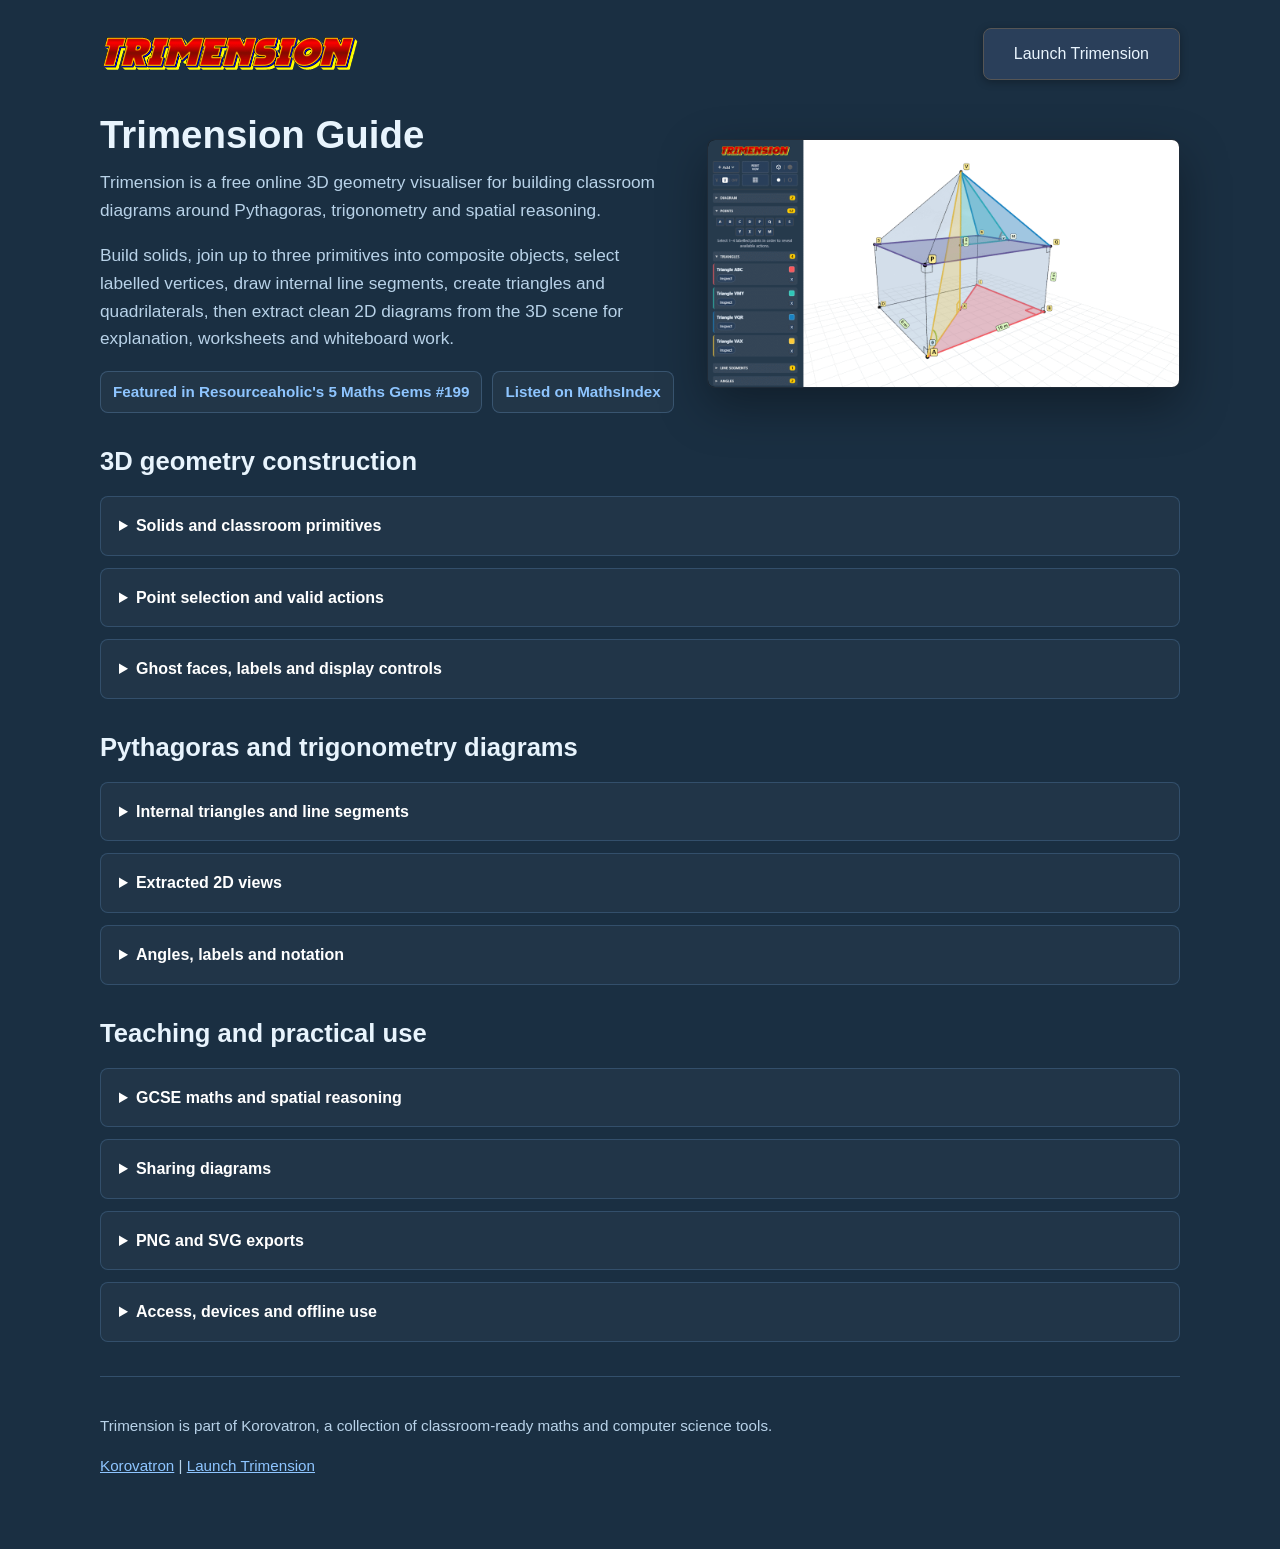
==== guide.html @ 6bcc02de "Add Trimension guide page" ====
<!DOCTYPE html>
<html lang="en-GB">
<head>
    <meta charset="UTF-8">
    <meta name="viewport" content="width=device-width, initial-scale=1.0, viewport-fit=cover">
    <meta name="theme-color" content="#1A2F42">
    <meta name="apple-mobile-web-app-status-bar-style" content="black-translucent">
    <title>Trimension Guide | 3D Geometry, Pythagoras &amp; Trigonometry Tool</title>
    <meta name="description" content="Explore Trimension's 3D geometry features for Pythagoras and trigonometry: build solids, select points, draw internal triangles, extract 2D diagrams, and export classroom-ready images.">
    <meta name="robots" content="index, follow, max-image-preview:large, max-snippet:-1">
    <link rel="icon" type="image/svg+xml" href="images/favicon-cube.svg">
    <link rel="apple-touch-icon" href="images/trimensionIcon-512.png">
    <link rel="canonical" href="https://www.korovatron.co.uk/trimension/guide.html">

    <meta property="og:type" content="article">
    <meta property="og:title" content="Trimension Guide | 3D Geometry, Pythagoras &amp; Trigonometry Tool">
    <meta property="og:description" content="Explore Trimension's 3D geometry features for Pythagoras and trigonometry: build solids, select points, draw internal triangles, extract 2D diagrams, and export classroom-ready images.">
    <meta property="og:url" content="https://www.korovatron.co.uk/trimension/guide.html">
    <meta property="og:image" content="https://www.korovatron.co.uk/trimension/images/screenshot.png">
    <meta property="og:image:width" content="1200">
    <meta property="og:image:height" content="630">
    <meta property="og:image:type" content="image/png">
    <meta property="og:image:alt" content="Trimension 3D Maths Diagram Tool interface screenshot">
    <meta property="og:locale" content="en_GB">
    <meta name="twitter:card" content="summary_large_image">
    <meta name="twitter:title" content="Trimension Guide | 3D Geometry, Pythagoras &amp; Trigonometry Tool">
    <meta name="twitter:description" content="Explore Trimension's 3D geometry features for Pythagoras and trigonometry: build solids, select points, draw internal triangles, extract 2D diagrams, and export classroom-ready images.">
    <meta name="twitter:image" content="https://www.korovatron.co.uk/trimension/images/screenshot.png">
    <meta name="twitter:image:alt" content="Trimension 3D Maths Diagram Tool interface screenshot">

    <script type="application/ld+json">
    {
        "@context": "https://schema.org",
        "@type": "ItemPage",
        "name": "Trimension 3D Geometry Tool Guide & Specifications",
        "description": "Comprehensive guide to Trimension, including 3D solid construction, point selection, internal line segments, triangle extraction, SVG and PNG export, and shareable classroom diagrams.",
        "url": "https://www.korovatron.co.uk/trimension/guide.html",
        "inLanguage": "en-GB",
        "mainEntity": {
            "@type": "SoftwareApplication",
            "name": "Trimension",
            "url": "https://www.korovatron.co.uk/trimension/",
            "applicationCategory": "EducationalApplication",
            "applicationSubCategory": "3D geometry visualiser",
            "operatingSystem": "Web Browser"
        },
        "author": {
            "@type": "Person",
            "name": "Neil Kendall",
            "url": "https://www.korovatron.co.uk"
        }
    }
    </script>

    <style>
        :root {
            --page-bg: #1A2F42;
            --panel-bg: #1A2F42;
            --panel-strong: #213B55;
            --text-primary: #E8F4FD;
            --text-secondary: #B8D2E8;
            --accent: #4A90E2;
            --accent-bright: #8EC5FF;
            --border: rgba(142, 197, 255, 0.22);
            --shadow: rgba(0, 0, 0, 0.35);
        }

        * {
            box-sizing: border-box;
        }

        html {
            background: var(--page-bg);
        }

        body {
            margin: 0;
            min-height: 100vh;
            font-family: "Segoe UI", Tahoma, Geneva, Verdana, sans-serif;
            background: var(--page-bg);
            color: var(--text-primary);
            line-height: 1.6;
        }

        a {
            color: var(--accent-bright);
        }

        a:hover {
            color: #C7E5FF;
        }

        .page-shell {
            width: min(1080px, calc(100% - 32px));
            margin: 0 auto;
            padding: 28px 0 56px;
        }

        @media (display-mode: standalone), (display-mode: fullscreen) {
            .page-shell {
                padding-top: calc(28px + env(safe-area-inset-top, 0px));
            }
        }

        .top-nav {
            display: flex;
            align-items: center;
            justify-content: space-between;
            gap: 16px;
            margin-bottom: 34px;
        }

        .brand-link {
            display: inline-flex;
            align-items: center;
            gap: 12px;
            text-decoration: none;
            color: var(--text-primary);
            font-weight: 700;
        }

        .brand-link img {
            width: 260px;
            max-width: 68vw;
            height: auto;
        }

        .launch-link {
            display: inline-flex;
            align-items: center;
            justify-content: center;
            min-width: 180px;
            padding: 12px 30px;
            border: 1px solid #555;
            border-radius: 8px;
            background: #2A3F5A;
            color: var(--text-primary);
            text-decoration: none;
            font-size: 1em;
            box-shadow: 0 2px 8px rgba(0, 0, 0, 0.3);
            transition: filter 0.2s, box-shadow 0.2s;
        }

        .launch-link:hover {
            color: var(--text-primary);
            filter: brightness(1.15);
            box-shadow: 0 4px 12px rgba(0, 0, 0, 0.4);
        }

        .launch-link:active {
            filter: brightness(1.1);
        }

        .launch-link-short {
            display: none;
        }

        header {
            display: grid;
            grid-template-columns: minmax(0, 1.1fr) minmax(280px, 0.9fr);
            gap: 28px;
            align-items: center;
            margin-bottom: 28px;
        }

        .hero-copy h1 {
            margin: 0 0 14px;
            font-size: clamp(1.65rem, 3vw, 2.8rem);
            line-height: 1.08;
            letter-spacing: 0;
        }

        .hero-copy p {
            margin: 0 0 18px;
            color: var(--text-secondary);
            font-size: 1.08rem;
        }

        .featured-links {
            display: flex;
            flex-wrap: wrap;
            gap: 10px;
            margin-top: 2px;
        }

        .featured-link {
            display: inline-flex;
            align-items: center;
            gap: 8px;
            padding: 8px 12px;
            border: 1px solid var(--border);
            border-radius: 8px;
            background: rgba(255, 255, 255, 0.035);
            color: var(--accent-bright);
            text-decoration: none;
            font-size: 0.95rem;
            font-weight: 600;
        }

        .featured-link:hover {
            color: #C7E5FF;
            background: rgba(255, 255, 255, 0.06);
        }

        .hero-image {
            margin: 0;
            border: 1px solid var(--border);
            border-radius: 8px;
            overflow: hidden;
            background: #000;
            box-shadow: 0 18px 48px var(--shadow);
        }

        .hero-image img {
            display: block;
            width: 100%;
            height: auto;
        }

        .content-section {
            margin-bottom: 28px;
        }

        .content-section h2 {
            margin: 0 0 14px;
            font-size: clamp(1.35rem, 2vw, 1.8rem);
        }

        details {
            border: 1px solid var(--border);
            border-radius: 8px;
            background: rgba(26, 47, 66, 0.8);
            margin-bottom: 12px;
            overflow: hidden;
        }

        summary {
            cursor: pointer;
            padding: 16px 18px;
            font-weight: 700;
            color: #FFFFFF;
            background: rgba(255, 255, 255, 0.035);
        }

        details[open] summary {
            border-bottom: 1px solid var(--border);
        }

        .answer {
            padding: 16px 18px 18px;
            color: var(--text-secondary);
        }

        .answer p:first-child {
            margin-top: 0;
        }

        .answer p:last-child {
            margin-bottom: 0;
        }

        .feature-list {
            margin: 12px 0 0;
            padding-left: 20px;
        }

        .feature-list li {
            margin: 6px 0;
        }

        footer {
            margin-top: 34px;
            padding-top: 22px;
            border-top: 1px solid var(--border);
            color: var(--text-secondary);
            font-size: 0.95rem;
        }

        @media (max-width: 820px) {
            header {
                grid-template-columns: 1fr;
            }

            .top-nav {
                gap: 10px;
            }

            .brand-link img {
                width: 220px;
                max-width: 52vw;
            }

            .launch-link {
                min-width: 0;
                padding: 10px 16px;
                white-space: nowrap;
            }
        }

        @media (max-width: 420px) {
            .brand-link img {
                max-width: 50vw;
            }

            .launch-link {
                padding-inline: 14px;
            }

            .launch-link-long {
                display: none;
            }

            .launch-link-short {
                display: inline;
            }
        }
    </style>
</head>
<body>
    <div class="page-shell">
        <nav class="top-nav" aria-label="Page navigation">
            <a class="brand-link" href="./" aria-label="Return to Trimension">
                <img src="images/titleLogo.png" alt="Trimension">
            </a>
            <a class="launch-link" href="./" aria-label="Launch Trimension 3D geometry tool"><span class="launch-link-long">Launch Trimension</span><span class="launch-link-short">Launch</span></a>
        </nav>

        <header>
            <div class="hero-copy">
                <h1>Trimension Guide</h1>
                <p>Trimension is a free online 3D geometry visualiser for building classroom diagrams around Pythagoras, trigonometry and spatial reasoning.</p>
                <p>Build solids, join up to three primitives into composite objects, select labelled vertices, draw internal line segments, create triangles and quadrilaterals, then extract clean 2D diagrams from the 3D scene for explanation, worksheets and whiteboard work.</p>
                <div class="featured-links" aria-label="External mentions of Trimension">
                    <a class="featured-link" href="https://www.resourceaholic.com/2026/06/5-math-gems-199.html" rel="noopener" target="_blank">Featured in Resourceaholic's 5 Maths Gems #199</a>
                    <a class="featured-link" href="https://mathsindex.uk/geometry/trimension" rel="noopener" target="_blank">Listed on MathsIndex</a>
                </div>
            </div>
            <figure class="hero-image">
                <img src="images/screenshot.png" alt="Trimension showing a 3D geometry construction with labelled points and controls">
            </figure>
        </header>

        <main>
            <section class="content-section" id="construction">
                <h2>3D geometry construction</h2>
                <details>
                    <summary>Solids and classroom primitives</summary>
                    <div class="answer">
                        <p>Trimension can place common 3D shapes including cuboids, triangular prisms, rectangular pyramids, tetrahedra, spheres, hemispheres, cylinders and cones.</p>
                        <p>Primitive dimensions can be adjusted, and up to three primitives can be joined together. For example, a cuboid plus a rectangular pyramid can make a simple house object for compound 3D geometry examples.</p>
                    </div>
                </details>
                <details>
                    <summary>Point selection and valid actions</summary>
                    <div class="answer">
                        <p>Select points in order from the Points panel. Trimension offers context-aware actions for valid selections, such as creating line segments, triangles, quadrilaterals, angle markers and custom labels.</p>
                        <p>This keeps the focus on the geometry: students can see which points define the object being discussed, and teachers can build the construction step by step.</p>
                    </div>
                </details>
                <details>
                    <summary>Ghost faces, labels and display controls</summary>
                    <div class="answer">
                        <p>Display controls make it possible to show or hide point markers, label styles, ghost faces and individual created objects. This helps simplify a diagram once the important triangle or plane has been identified.</p>
                    </div>
                </details>
            </section>

            <section class="content-section" id="analysis">
                <h2>Pythagoras and trigonometry diagrams</h2>
                <details>
                    <summary>Internal triangles and line segments</summary>
                    <div class="answer">
                        <p>Trimension is designed for questions where the useful right-angled triangle is hidden inside a 3D shape. You can draw construction lines between vertices, mark key triangular faces, and isolate the distances involved in the calculation.</p>
                    </div>
                </details>
                <details>
                    <summary>Extracted 2D views</summary>
                    <div class="answer">
                        <p>The Inspect action opens a clean extracted 2D view of selected triangles and quadrilaterals. This makes the transition from 3D spatial reasoning to a solvable 2D Pythagoras or trigonometry diagram explicit.</p>
                        <p>Extracted diagrams can be rotated or flipped, keeping the same labels while making the shape easier to read on screen or in a worksheet.</p>
                    </div>
                </details>
                <details>
                    <summary>Angles, labels and notation</summary>
                    <div class="answer">
                        <p>Angles and labels can be added to support conventional notation. For example, ABC means the angle at B, and custom labels can be used for side lengths, unknowns, angle values or lesson-specific annotations.</p>
                    </div>
                </details>
            </section>

            <section class="content-section" id="classroom">
                <h2>Teaching and practical use</h2>
                <details>
                    <summary>GCSE maths and spatial reasoning</summary>
                    <div class="answer">
                        <p>Trimension is built for GCSE maths lessons, revision tasks and classroom explanation where students need to identify the correct triangle inside a 3D object before applying Pythagoras or trigonometry.</p>
                        <p>It is useful for modelling the thinking process: choose a solid, locate points, create the relevant internal triangle, then extract the 2D view students can solve.</p>
                    </div>
                </details>
                <details>
                    <summary>Sharing diagrams</summary>
                    <div class="answer">
                        <p>Share URL encodes the full diagram into a link, including solids, labels, construction objects and view state. Shared links can be bookmarked, placed in lesson resources or sent to students.</p>
                    </div>
                </details>
                <details>
                    <summary>PNG and SVG exports</summary>
                    <div class="answer">
                        <p>Trimension can export the current view as PNG for slides and documents, or as SVG for crisp scalable worksheet diagrams. SVG exports preserve labels as editable text in tools that support vector editing.</p>
                    </div>
                </details>
                <details>
                    <summary>Access, devices and offline use</summary>
                    <div class="answer">
                        <p>Trimension runs in a web browser on desktop, tablet and mobile devices. It includes mouse, keyboard and touch controls for rotating, panning and zooming the 3D view.</p>
                        <p>On supported devices, Trimension can also be installed as a Progressive Web App. Once cached, it can continue to open and run without a network connection.</p>
                    </div>
                </details>
            </section>
        </main>

        <footer>
            <p>Trimension is part of Korovatron, a collection of classroom-ready maths and computer science tools.</p>
            <p><a href="https://www.korovatron.co.uk/">Korovatron</a> | <a href="./">Launch Trimension</a></p>
        </footer>
    </div>
</body>
</html>
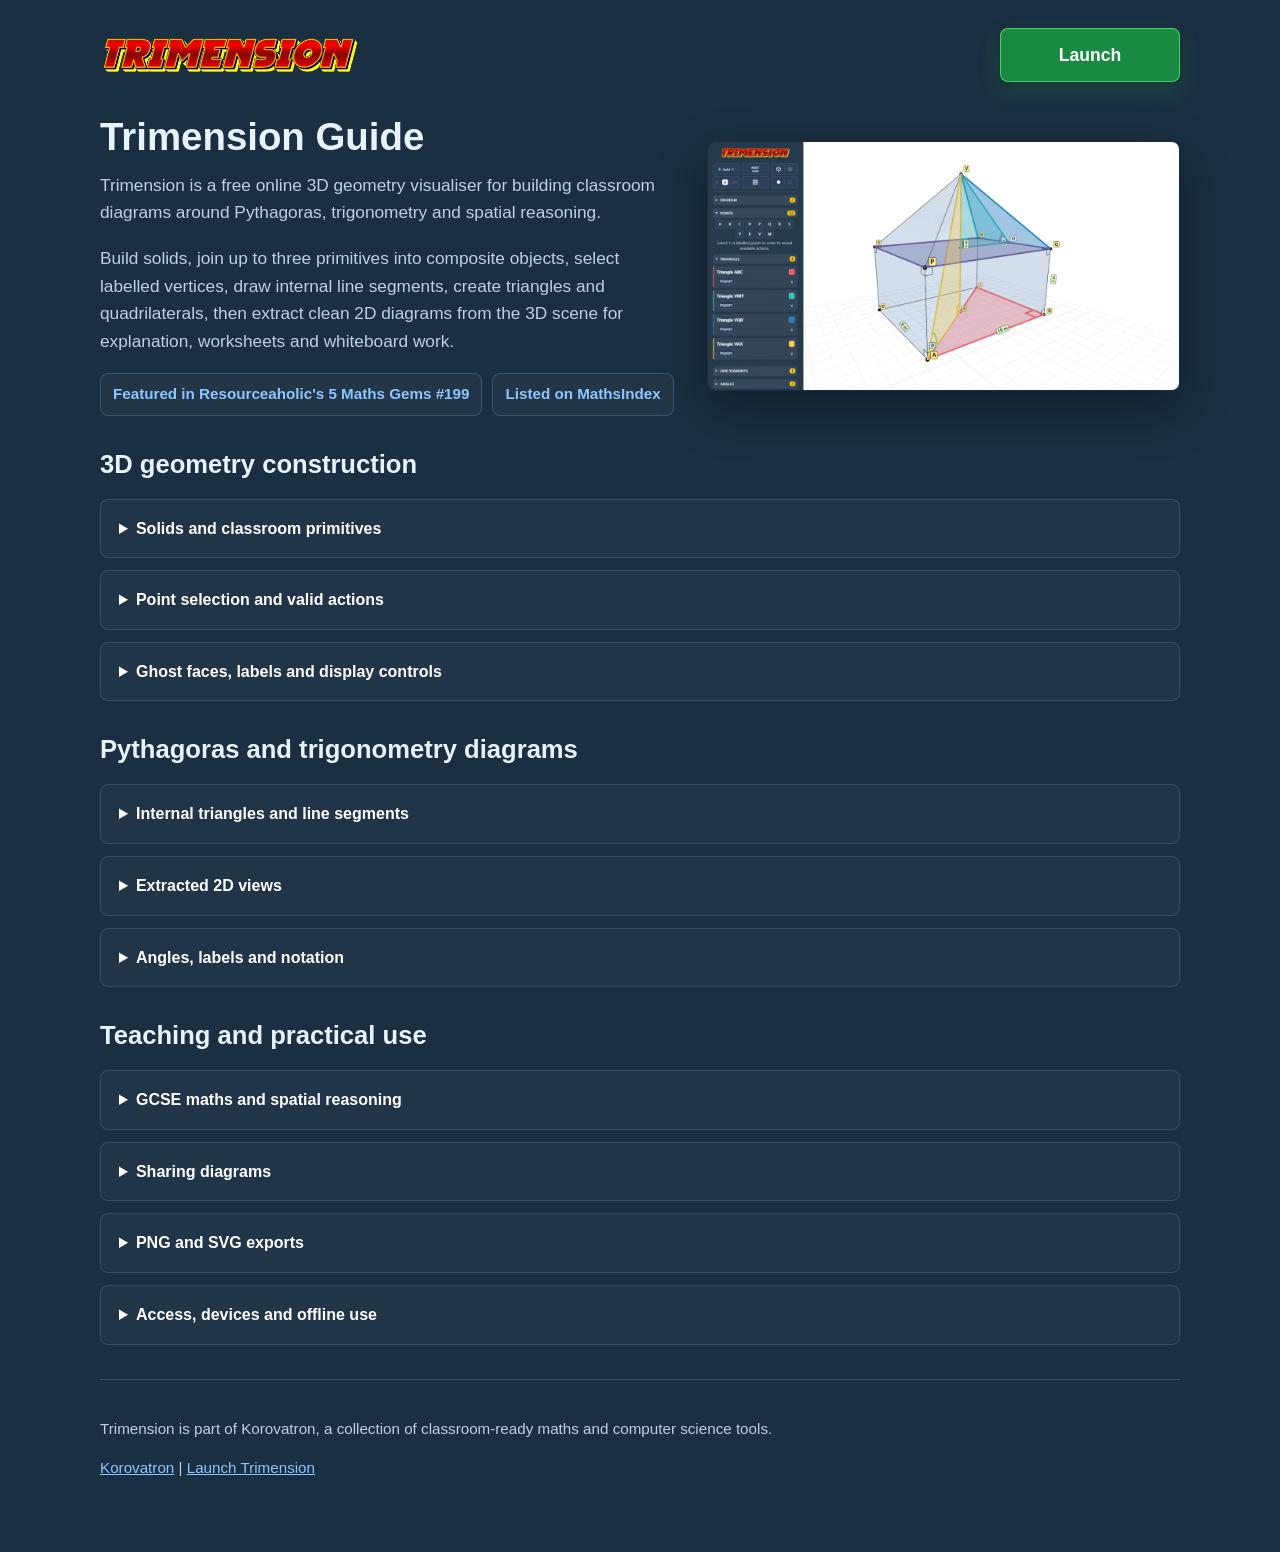
==== commit d8133f50: "Update guide launch button styling and bump service worker cache to 1.1.9" ====
--- a/guide.html
+++ b/guide.html
@@ -22,6 +22,7 @@
     <meta property="og:image:type" content="image/png">
     <meta property="og:image:alt" content="Trimension 3D Maths Diagram Tool interface screenshot">
     <meta property="og:locale" content="en_GB">
+    <meta property="og:site_name" content="Korovatron">
     <meta name="twitter:card" content="summary_large_image">
     <meta name="twitter:title" content="Trimension Guide | 3D Geometry, Pythagoras &amp; Trigonometry Tool">
     <meta name="twitter:description" content="Explore Trimension's 3D geometry features for Pythagoras and trigonometry: build solids, select points, draw internal triangles, extract 2D diagrams, and export classroom-ready images.">
@@ -31,24 +32,54 @@
     <script type="application/ld+json">
     {
         "@context": "https://schema.org",
-        "@type": "ItemPage",
-        "name": "Trimension 3D Geometry Tool Guide & Specifications",
-        "description": "Comprehensive guide to Trimension, including 3D solid construction, point selection, internal line segments, triangle extraction, SVG and PNG export, and shareable classroom diagrams.",
-        "url": "https://www.korovatron.co.uk/trimension/guide.html",
-        "inLanguage": "en-GB",
-        "mainEntity": {
-            "@type": "SoftwareApplication",
-            "name": "Trimension",
-            "url": "https://www.korovatron.co.uk/trimension/",
-            "applicationCategory": "EducationalApplication",
-            "applicationSubCategory": "3D geometry visualiser",
-            "operatingSystem": "Web Browser"
-        },
-        "author": {
-            "@type": "Person",
-            "name": "Neil Kendall",
-            "url": "https://www.korovatron.co.uk"
-        }
+        "@graph": [
+            {
+                "@type": "BreadcrumbList",
+                "@id": "https://www.korovatron.co.uk/trimension/guide.html#breadcrumb",
+                "itemListElement": [
+                    {
+                        "@type": "ListItem",
+                        "position": 1,
+                        "name": "Korovatron",
+                        "item": "https://www.korovatron.co.uk/"
+                    },
+                    {
+                        "@type": "ListItem",
+                        "position": 2,
+                        "name": "Trimension",
+                        "item": "https://www.korovatron.co.uk/trimension/"
+                    },
+                    {
+                        "@type": "ListItem",
+                        "position": 3,
+                        "name": "Guide",
+                        "item": "https://www.korovatron.co.uk/trimension/guide.html"
+                    }
+                ]
+            },
+            {
+                "@type": "ItemPage",
+                "@id": "https://www.korovatron.co.uk/trimension/guide.html#webpage",
+                "name": "Trimension 3D Geometry Tool Guide & Specifications",
+                "description": "Comprehensive guide to Trimension, including 3D solid construction, point selection, internal line segments, triangle extraction, SVG and PNG export, and shareable classroom diagrams.",
+                "url": "https://www.korovatron.co.uk/trimension/guide.html",
+                "inLanguage": "en-GB",
+                "mainEntity": {
+                    "@id": "https://www.korovatron.co.uk/trimension/#webapplication"
+                },
+                "author": {
+                    "@type": "Person",
+                    "name": "Neil Kendall",
+                    "url": "https://www.korovatron.co.uk"
+                },
+                "publisher": {
+                    "@id": "https://www.korovatron.co.uk/#organization"
+                },
+                "breadcrumb": {
+                    "@id": "https://www.korovatron.co.uk/trimension/guide.html#breadcrumb"
+                }
+            }
+        ]
     }
     </script>
 
@@ -131,24 +162,31 @@
             justify-content: center;
             min-width: 180px;
             padding: 12px 30px;
-            border: 1px solid #555;
+            border: 1px solid rgba(82, 218, 103, 0.9);
             border-radius: 8px;
-            background: #2A3F5A;
-            color: var(--text-primary);
+            background: #198A42;
+            color: #FFFFFF;
             text-decoration: none;
-            font-size: 1em;
-            box-shadow: 0 2px 8px rgba(0, 0, 0, 0.3);
-            transition: filter 0.2s, box-shadow 0.2s;
+            font-size: 1.1em;
+            font-weight: 800;
+            box-shadow: 0 8px 22px rgba(53, 224, 88, 0.18), 0 2px 8px rgba(0, 0, 0, 0.35);
+            transition: transform 0.2s, filter 0.2s, box-shadow 0.2s;
         }
 
         .launch-link:hover {
-            color: var(--text-primary);
-            filter: brightness(1.15);
-            box-shadow: 0 4px 12px rgba(0, 0, 0, 0.4);
+            color: #FFFFFF;
+            filter: brightness(1.05);
+            transform: translateY(-1px);
+            box-shadow: 0 10px 28px rgba(53, 224, 88, 0.28), 0 4px 12px rgba(0, 0, 0, 0.4);
         }
 
         .launch-link:active {
             filter: brightness(1.1);
+        }
+
+        .launch-link:focus-visible {
+            outline: 3px solid rgba(255, 255, 255, 0.9);
+            outline-offset: 3px;
         }
 
         .launch-link-short {
@@ -322,7 +360,7 @@
             <a class="brand-link" href="./" aria-label="Return to Trimension">
                 <img src="images/titleLogo.png" alt="Trimension">
             </a>
-            <a class="launch-link" href="./" aria-label="Launch Trimension 3D geometry tool"><span class="launch-link-long">Launch Trimension</span><span class="launch-link-short">Launch</span></a>
+            <a class="launch-link" href="./" aria-label="Launch Trimension 3D geometry tool"><span class="launch-link-long">Launch</span><span class="launch-link-short">Launch</span></a>
         </nav>
 
         <header>
